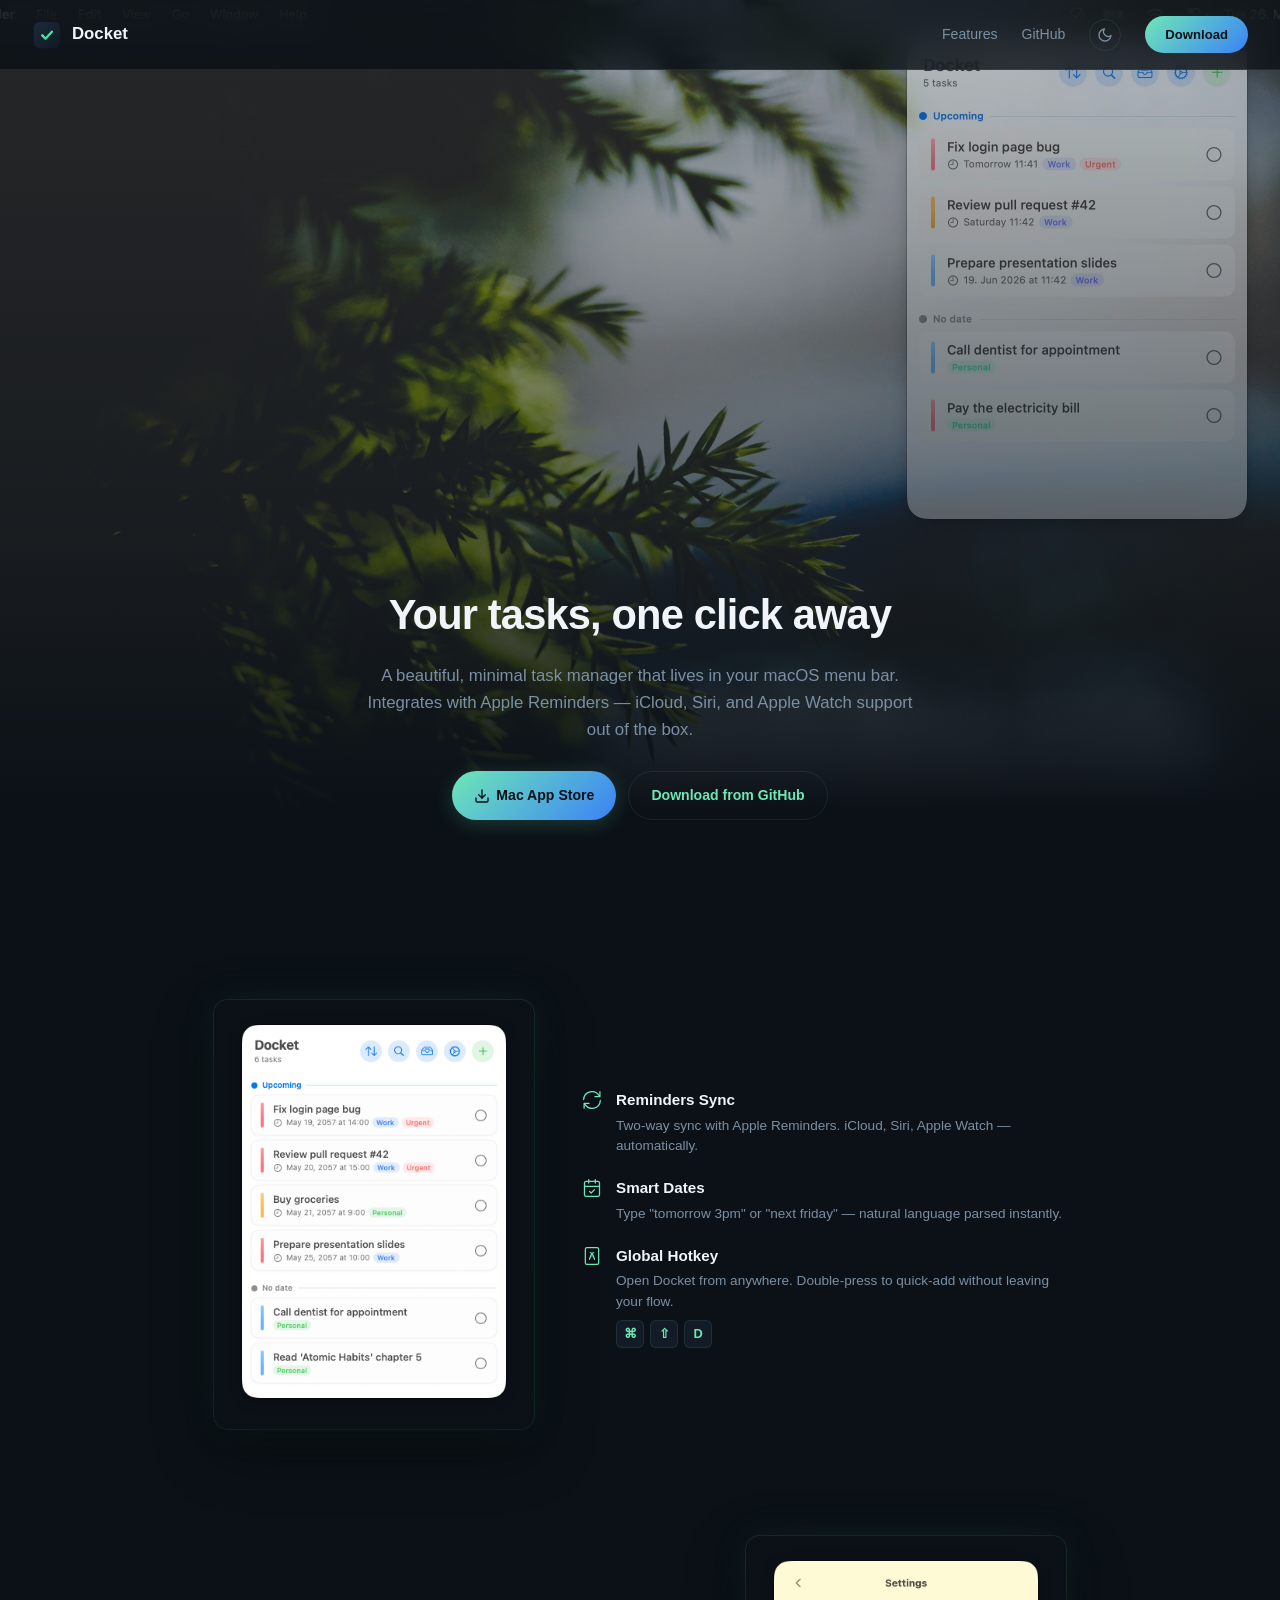
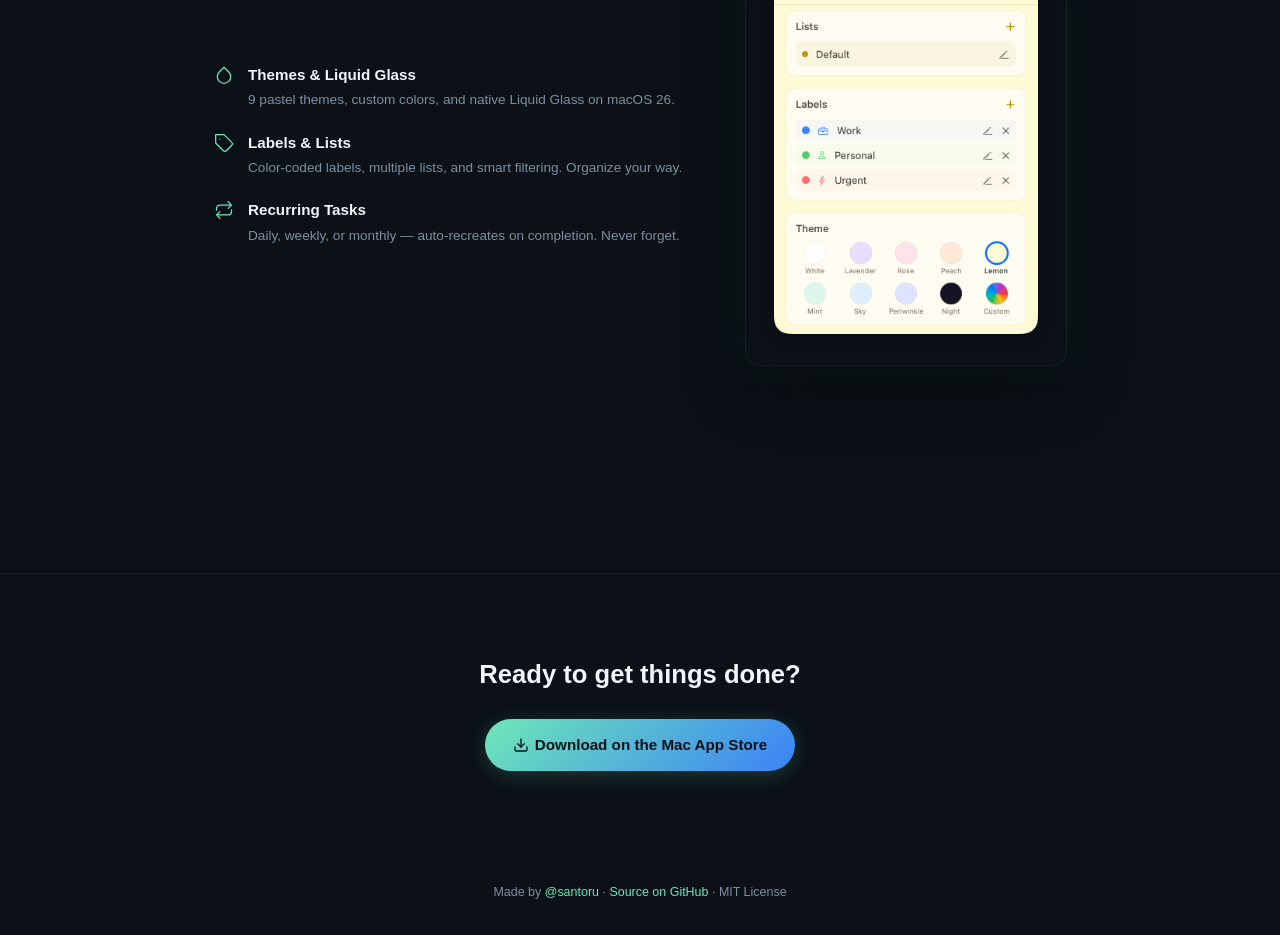
==== index.html @ 86563185 "Add: animated key combo visual, dark/light toggle, parallax hero background" ====
<!DOCTYPE html>
<html lang="en">
<head>
    <meta charset="UTF-8">
    <meta name="viewport" content="width=device-width, initial-scale=1.0">
    <title>Docket — Menu Bar Task Manager for macOS</title>
    <meta name="description" content="A beautiful, minimal task manager that lives in your macOS menu bar. Integrates with Apple Reminders.">
    <link rel="icon" type="image/svg+xml" href="favicon.svg">
    <link rel="stylesheet" href="style.css">
</head>
<body>
    <!-- Navbar -->
    <nav class="navbar">
        <a href="#" class="nav-left">
            <svg class="nav-icon" viewBox="0 0 512 512" xmlns="http://www.w3.org/2000/svg">
                <defs>
                    <linearGradient id="bg" x1="0%" y1="0%" x2="100%" y2="100%">
                        <stop offset="0%" style="stop-color:#1E2A3A"/>
                        <stop offset="100%" style="stop-color:#0F1922"/>
                    </linearGradient>
                    <linearGradient id="ck" x1="0%" y1="0%" x2="100%" y2="100%">
                        <stop offset="0%" style="stop-color:#6EE7B7"/>
                        <stop offset="100%" style="stop-color:#34D399"/>
                    </linearGradient>
                </defs>
                <rect x="32" y="32" width="448" height="448" rx="100" fill="url(#bg)"/>
                <path d="M 175 262 L 230 320 L 340 200" fill="none" stroke="url(#ck)" stroke-width="40" stroke-linecap="round" stroke-linejoin="round"/>
            </svg>
            <span class="nav-title">Docket</span>
        </a>
        <div class="nav-right">
            <a href="#features" class="nav-link">Features</a>
            <a target="_blank" rel="noopener" href="https://github.com/santoru/docket" class="nav-link">GitHub</a>
            <button class="theme-toggle" id="themeToggle" aria-label="Toggle theme">
                <svg class="icon-sun" xmlns="http://www.w3.org/2000/svg" width="16" height="16" viewBox="0 0 24 24" fill="none" stroke="currentColor" stroke-width="2" stroke-linecap="round" stroke-linejoin="round"><circle cx="12" cy="12" r="5"/><line x1="12" y1="1" x2="12" y2="3"/><line x1="12" y1="21" x2="12" y2="23"/><line x1="4.22" y1="4.22" x2="5.64" y2="5.64"/><line x1="18.36" y1="18.36" x2="19.78" y2="19.78"/><line x1="1" y1="12" x2="3" y2="12"/><line x1="21" y1="12" x2="23" y2="12"/><line x1="4.22" y1="19.78" x2="5.64" y2="18.36"/><line x1="18.36" y1="5.64" x2="19.78" y2="4.22"/></svg>
                <svg class="icon-moon" xmlns="http://www.w3.org/2000/svg" width="16" height="16" viewBox="0 0 24 24" fill="none" stroke="currentColor" stroke-width="2" stroke-linecap="round" stroke-linejoin="round"><path d="M21 12.79A9 9 0 1 1 11.21 3 7 7 0 0 0 21 12.79z"/></svg>
            </button>
            <a target="_blank" rel="noopener" href="https://apps.apple.com/app/docket/id000000000" class="nav-cta">Download</a>
        </div>
    </nav>

    <!-- Hero -->
    <section class="hero">
        <div class="hero-overlay"></div>
        <div class="hero-content">
            <h1 class="animate delay-1">Your tasks, one click away</h1>
            <p class="animate delay-2">A beautiful, minimal task manager that lives in your macOS menu bar. Integrates with Apple Reminders — iCloud, Siri, and Apple Watch support out of the box.</p>
            <div class="hero-buttons animate delay-3">
                <a target="_blank" rel="noopener" href="https://apps.apple.com/app/docket/id000000000" class="btn btn-primary"><svg xmlns="http://www.w3.org/2000/svg" width="16" height="16" viewBox="0 0 24 24" fill="none" stroke="currentColor" stroke-width="2" stroke-linecap="round" stroke-linejoin="round"><path d="M21 15v4a2 2 0 0 1-2 2H5a2 2 0 0 1-2-2v-4"/><polyline points="7 10 12 15 17 10"/><line x1="12" x2="12" y1="15" y2="3"/></svg> Mac App Store</a>
                <a target="_blank" rel="noopener" href="https://github.com/santoru/docket/releases/latest" class="btn btn-secondary">Download from GitHub</a>
            </div>
        </div>
    </section>

    <!-- Feature Showcase -->
    <section class="showcase" id="features">

        <!-- Row 1: Image left, 3 features right -->
        <div class="showcase-row">
            <div class="showcase-image">
                <img src="assets/docket1.png" alt="Docket task list interface" />
            </div>
            <div class="showcase-text">
                <div class="showcase-feature">
                    <svg xmlns="http://www.w3.org/2000/svg" width="20" height="20" viewBox="0 0 24 24" fill="none" stroke="currentColor" stroke-width="1.5" stroke-linecap="round" stroke-linejoin="round"><path d="M21.5 2v6h-6M2.5 22v-6h6M2 11.5a10 10 0 0 1 18.8-4.3M22 12.5a10 10 0 0 1-18.8 4.2"/></svg>
                    <div>
                        <h4>Reminders Sync</h4>
                        <p>Two-way sync with Apple Reminders. iCloud, Siri, Apple Watch — automatically.</p>
                    </div>
                </div>
                <div class="showcase-feature">
                    <svg xmlns="http://www.w3.org/2000/svg" width="20" height="20" viewBox="0 0 24 24" fill="none" stroke="currentColor" stroke-width="1.5" stroke-linecap="round" stroke-linejoin="round"><rect width="18" height="18" x="3" y="4" rx="2"/><line x1="16" x2="16" y1="2" y2="6"/><line x1="8" x2="8" y1="2" y2="6"/><line x1="3" x2="21" y1="10" y2="10"/><path d="m9 16 2 2 4-4"/></svg>
                    <div>
                        <h4>Smart Dates</h4>
                        <p>Type "tomorrow 3pm" or "next friday" — natural language parsed instantly.</p>
                    </div>
                </div>
                <div class="showcase-feature">
                    <svg xmlns="http://www.w3.org/2000/svg" width="20" height="20" viewBox="0 0 24 24" fill="none" stroke="currentColor" stroke-width="1.5" stroke-linecap="round" stroke-linejoin="round"><path d="M10 8h.01M12 12h.01M14 8h.01M20 4v16a2 2 0 0 1-2 2H6a2 2 0 0 1-2-2V4a2 2 0 0 1 2-2h12a2 2 0 0 1 2 2Z"/><path d="m9 16 3-8 3 8"/></svg>
                    <div>
                        <h4>Global Hotkey</h4>
                        <p>Open Docket from anywhere. Double-press to quick-add without leaving your flow.</p>
                        <div class="key-combo">
                            <span class="key">⌘</span>
                            <span class="key">⇧</span>
                            <span class="key">D</span>
                        </div>
                    </div>
                </div>
            </div>
        </div>

        <!-- Row 2: 3 features left, image right -->
        <div class="showcase-row reverse">
            <div class="showcase-image">
                <img src="assets/docket2.png" alt="Docket settings with Lemon theme" />
            </div>
            <div class="showcase-text">
                <div class="showcase-feature">
                    <svg xmlns="http://www.w3.org/2000/svg" width="20" height="20" viewBox="0 0 24 24" fill="none" stroke="currentColor" stroke-width="1.5" stroke-linecap="round" stroke-linejoin="round"><path d="M12 2.69l5.66 5.66a8 8 0 1 1-11.31 0z"/></svg>
                    <div>
                        <h4>Themes & Liquid Glass</h4>
                        <p>9 pastel themes, custom colors, and native Liquid Glass on macOS 26.</p>
                    </div>
                </div>
                <div class="showcase-feature">
                    <svg xmlns="http://www.w3.org/2000/svg" width="20" height="20" viewBox="0 0 24 24" fill="none" stroke="currentColor" stroke-width="1.5" stroke-linecap="round" stroke-linejoin="round"><path d="M12 2H2v10l9.29 9.29c.94.94 2.48.94 3.42 0l6.58-6.58c.94-.94.94-2.48 0-3.42L12 2Z"/><path d="M7 7h.01"/></svg>
                    <div>
                        <h4>Labels & Lists</h4>
                        <p>Color-coded labels, multiple lists, and smart filtering. Organize your way.</p>
                    </div>
                </div>
                <div class="showcase-feature">
                    <svg xmlns="http://www.w3.org/2000/svg" width="20" height="20" viewBox="0 0 24 24" fill="none" stroke="currentColor" stroke-width="1.5" stroke-linecap="round" stroke-linejoin="round"><path d="M17 2.1l4 4-4 4"/><path d="M3 12.2v-2a4 4 0 0 1 4-4h12.8M7 21.9l-4-4 4-4"/><path d="M21 11.8v2a4 4 0 0 1-4 4H4.2"/></svg>
                    <div>
                        <h4>Recurring Tasks</h4>
                        <p>Daily, weekly, or monthly — auto-recreates on completion. Never forget.</p>
                    </div>
                </div>
            </div>
        </div>

    </section>

    <!-- Final CTA -->
    <section class="final-cta">
        <h2>Ready to get things done?</h2>
        <a target="_blank" rel="noopener" href="https://apps.apple.com/app/docket/id000000000" class="btn btn-primary"><svg xmlns="http://www.w3.org/2000/svg" width="16" height="16" viewBox="0 0 24 24" fill="none" stroke="currentColor" stroke-width="2" stroke-linecap="round" stroke-linejoin="round"><path d="M21 15v4a2 2 0 0 1-2 2H5a2 2 0 0 1-2-2v-4"/><polyline points="7 10 12 15 17 10"/><line x1="12" x2="12" y1="15" y2="3"/></svg> Download on the Mac App Store</a>
    </section>

    <!-- Footer -->
    <footer>
        <p>Made by <a target="_blank" rel="noopener" href="https://github.com/santoru">@santoru</a> · <a target="_blank" rel="noopener" href="https://github.com/santoru/docket">Source on GitHub</a> · MIT License</p>
    </footer>

    <script src="script.js"></script>
</body>
</html>
---- style.css ----
:root {
    --bg: #0B1117;
    --surface: #131C26;
    --mint: #6EE7B7;
    --blue: #3B82F6;
    --text: #F1F5F9;
    --muted: #7B8FA3;
    --glow: rgba(110, 231, 183, 0.08);
    --border: rgba(110, 231, 183, 0.1);
}

* { margin: 0; padding: 0; box-sizing: border-box; }

body {
    font-family: -apple-system, BlinkMacSystemFont, 'SF Pro Display', sans-serif;
    background: var(--bg);
    color: var(--text);
    line-height: 1.6;
}

/* Animations */
@keyframes fadeUp {
    from { opacity: 0; transform: translateY(30px); }
    to { opacity: 1; transform: translateY(0); }
}

@keyframes slideLeft {
    from { opacity: 0; transform: translateX(-40px); }
    to { opacity: 1; transform: translateX(0); }
}

@keyframes slideRight {
    from { opacity: 0; transform: translateX(40px); }
    to { opacity: 1; transform: translateX(0); }
}

.animate { opacity: 0; animation: fadeUp 0.7s ease forwards; }
.delay-1 { animation-delay: 0.1s; }
.delay-2 { animation-delay: 0.2s; }
.delay-3 { animation-delay: 0.3s; }

/* Navbar */
.navbar {
    position: fixed;
    top: 0;
    left: 0;
    right: 0;
    z-index: 100;
    display: flex;
    align-items: center;
    justify-content: space-between;
    padding: 16px 32px;
    background: rgba(11, 17, 23, 0.8);
    backdrop-filter: blur(16px);
    border-bottom: 1px solid var(--border);
    transition: background 0.3s;
}

.nav-left {
    display: flex;
    align-items: center;
    gap: 10px;
    text-decoration: none;
    color: var(--text);
}

.nav-left:hover { opacity: 0.9; }
.nav-icon { width: 30px; height: 30px; }
.nav-title { font-size: 1.05rem; font-weight: 700; color: inherit; }

.nav-right { display: flex; align-items: center; gap: 24px; }

.nav-link {
    color: var(--muted);
    text-decoration: none;
    font-size: 0.88rem;
    font-weight: 500;
    transition: color 0.2s;
}

.nav-link:hover { color: var(--text); }

.nav-cta {
    padding: 8px 20px;
    background: linear-gradient(135deg, var(--mint), var(--blue));
    color: var(--bg);
    font-weight: 600;
    font-size: 0.82rem;
    border-radius: 50px;
    text-decoration: none;
    transition: transform 0.2s, box-shadow 0.2s;
}

.nav-cta:hover {
    transform: translateY(-1px);
    box-shadow: 0 4px 16px rgba(110, 231, 183, 0.3);
}

/* Hero */
.hero {
    position: relative;
    width: 100%;
    min-height: 100vh;
    display: flex;
    align-items: flex-end;
    justify-content: center;
    background: url('assets/screenshot.jpg') center top / cover no-repeat fixed;
    padding-top: 64px;
    padding-bottom: 80px;
}

.hero-overlay {
    position: absolute;
    inset: 0;
    background: linear-gradient(to bottom,
        rgba(11, 17, 23, 0.2) 0%,
        rgba(11, 17, 23, 0.6) 60%,
        rgba(11, 17, 23, 1) 90%
    );
}

.hero-content {
    position: relative;
    text-align: center;
    max-width: 600px;
    padding: 0 24px;
}

.hero-content h1 {
    font-size: 2.6rem;
    font-weight: 700;
    letter-spacing: -0.02em;
    margin-bottom: 14px;
}

.hero-content p {
    font-size: 1.05rem;
    color: var(--muted);
    margin-bottom: 28px;
}

.hero-buttons { display: flex; justify-content: center; gap: 12px; flex-wrap: wrap; }

.btn {
    display: inline-flex;
    align-items: center;
    gap: 6px;
    padding: 12px 22px;
    font-weight: 600;
    font-size: 0.88rem;
    border-radius: 50px;
    text-decoration: none;
    transition: transform 0.2s, box-shadow 0.2s;
}

.btn:hover { transform: translateY(-2px); }

.btn-primary {
    background: linear-gradient(135deg, var(--mint), var(--blue));
    color: var(--bg);
    box-shadow: 0 4px 20px rgba(110, 231, 183, 0.2);
}

.btn-primary:hover { box-shadow: 0 8px 28px rgba(110, 231, 183, 0.35); }

.btn-secondary { border: 1px solid var(--border); color: var(--mint); }
.btn-secondary:hover { background: var(--glow); border-color: rgba(110, 231, 183, 0.25); }

/* Showcase */
.showcase {
    padding: 100px 24px;
    max-width: 900px;
    margin: 0 auto;
}

.showcase-row {
    display: flex;
    align-items: center;
    gap: 48px;
    margin-bottom: 100px;
}

.showcase-row.reverse { flex-direction: row-reverse; }

.showcase-image {
    flex: 1;
    max-width: 320px;
}

.showcase-image img {
    width: 100%;
    border-radius: 14px;
    box-shadow:
        0 20px 60px rgba(0, 0, 0, 0.45),
        0 0 0 1px var(--border),
        0 0 40px var(--glow);
    transition: transform 0.4s ease, box-shadow 0.4s ease;
}

.showcase-image img:hover {
    transform: translateY(-8px) scale(1.02);
    box-shadow:
        0 32px 80px rgba(0, 0, 0, 0.55),
        0 0 0 1px rgba(110, 231, 183, 0.2),
        0 0 56px rgba(110, 231, 183, 0.08);
}

.showcase-text {
    flex: 1;
    display: flex;
    flex-direction: column;
    gap: 20px;
}

.showcase-feature {
    display: flex;
    align-items: flex-start;
    gap: 14px;
}

.showcase-feature svg {
    color: var(--mint);
    flex-shrink: 0;
    margin-top: 2px;
}

.showcase-feature h4 {
    font-size: 0.95rem;
    font-weight: 600;
    margin-bottom: 3px;
}

.showcase-feature p {
    font-size: 0.85rem;
    color: var(--muted);
    line-height: 1.5;
}

/* Final CTA */
.final-cta {
    text-align: center;
    padding: 80px 24px;
    border-top: 1px solid var(--border);
}

.final-cta h2 {
    font-size: 1.6rem;
    font-weight: 600;
    margin-bottom: 24px;
}

.final-cta .btn { font-size: 0.95rem; padding: 14px 28px; }

/* Footer */
footer {
    text-align: center;
    padding: 32px 24px;
    color: var(--muted);
    font-size: 0.78rem;
}

footer a { color: var(--mint); text-decoration: none; }
footer a:hover { text-decoration: underline; }

/* Responsive */
@media (max-width: 700px) {
    .navbar { padding: 12px 16px; }
    .nav-right { gap: 12px; }
    .nav-link { display: none; }
    .hero-content h1 { font-size: 2rem; }
    .hero { min-height: 80vh; }
    .showcase-row, .showcase-row.reverse { flex-direction: column; gap: 24px; }
    .showcase-image { max-width: 260px; }
    .features-grid { flex-direction: column; gap: 28px; }
}

/* Key combo */
.key-combo {
    display: flex;
    gap: 6px;
    margin-top: 8px;
}

.key {
    display: inline-flex;
    align-items: center;
    justify-content: center;
    width: 28px;
    height: 28px;
    border-radius: 6px;
    background: var(--surface);
    border: 1px solid var(--border);
    font-size: 0.8rem;
    font-weight: 600;
    color: var(--mint);
    animation: keyPulse 2s ease-in-out infinite;
}

.key:nth-child(2) { animation-delay: 0.15s; }
.key:nth-child(3) { animation-delay: 0.3s; }

@keyframes keyPulse {
    0%, 100% { transform: translateY(0); box-shadow: 0 2px 4px rgba(0,0,0,0.2); }
    50% { transform: translateY(-2px); box-shadow: 0 4px 12px rgba(110, 231, 183, 0.15); }
}

/* Theme toggle */
.theme-toggle {
    background: none;
    border: 1px solid var(--border);
    border-radius: 50%;
    width: 32px;
    height: 32px;
    display: flex;
    align-items: center;
    justify-content: center;
    cursor: pointer;
    color: var(--muted);
    transition: color 0.2s, border-color 0.2s;
}

.theme-toggle:hover { color: var(--mint); border-color: var(--mint); }

.icon-sun { display: none; }
.icon-moon { display: block; }

/* Light mode */
body.light {
    --bg: #F8FAFB;
    --surface: #FFFFFF;
    --text: #1A2332;
    --muted: #5A6B7D;
    --border: rgba(0, 0, 0, 0.08);
    --glow: rgba(59, 130, 246, 0.06);
}

body.light .navbar {
    background: rgba(248, 250, 251, 0.85);
    border-bottom-color: rgba(0, 0, 0, 0.06);
}

body.light .nav-left { color: var(--text); }

body.light .hero-overlay {
    background: linear-gradient(to bottom,
        rgba(248, 250, 251, 0.2) 0%,
        rgba(248, 250, 251, 0.6) 60%,
        rgba(248, 250, 251, 1) 90%
    );
}

body.light .showcase-image img {
    box-shadow: 0 20px 60px rgba(0, 0, 0, 0.12), 0 0 0 1px rgba(0, 0, 0, 0.06);
}

body.light .key {
    background: #F0F2F5;
    border-color: rgba(0, 0, 0, 0.1);
    color: var(--blue);
}

body.light .icon-sun { display: block; }
body.light .icon-moon { display: none; }

body.light .final-cta { border-top-color: rgba(0, 0, 0, 0.06); }
body.light footer a { color: var(--blue); }
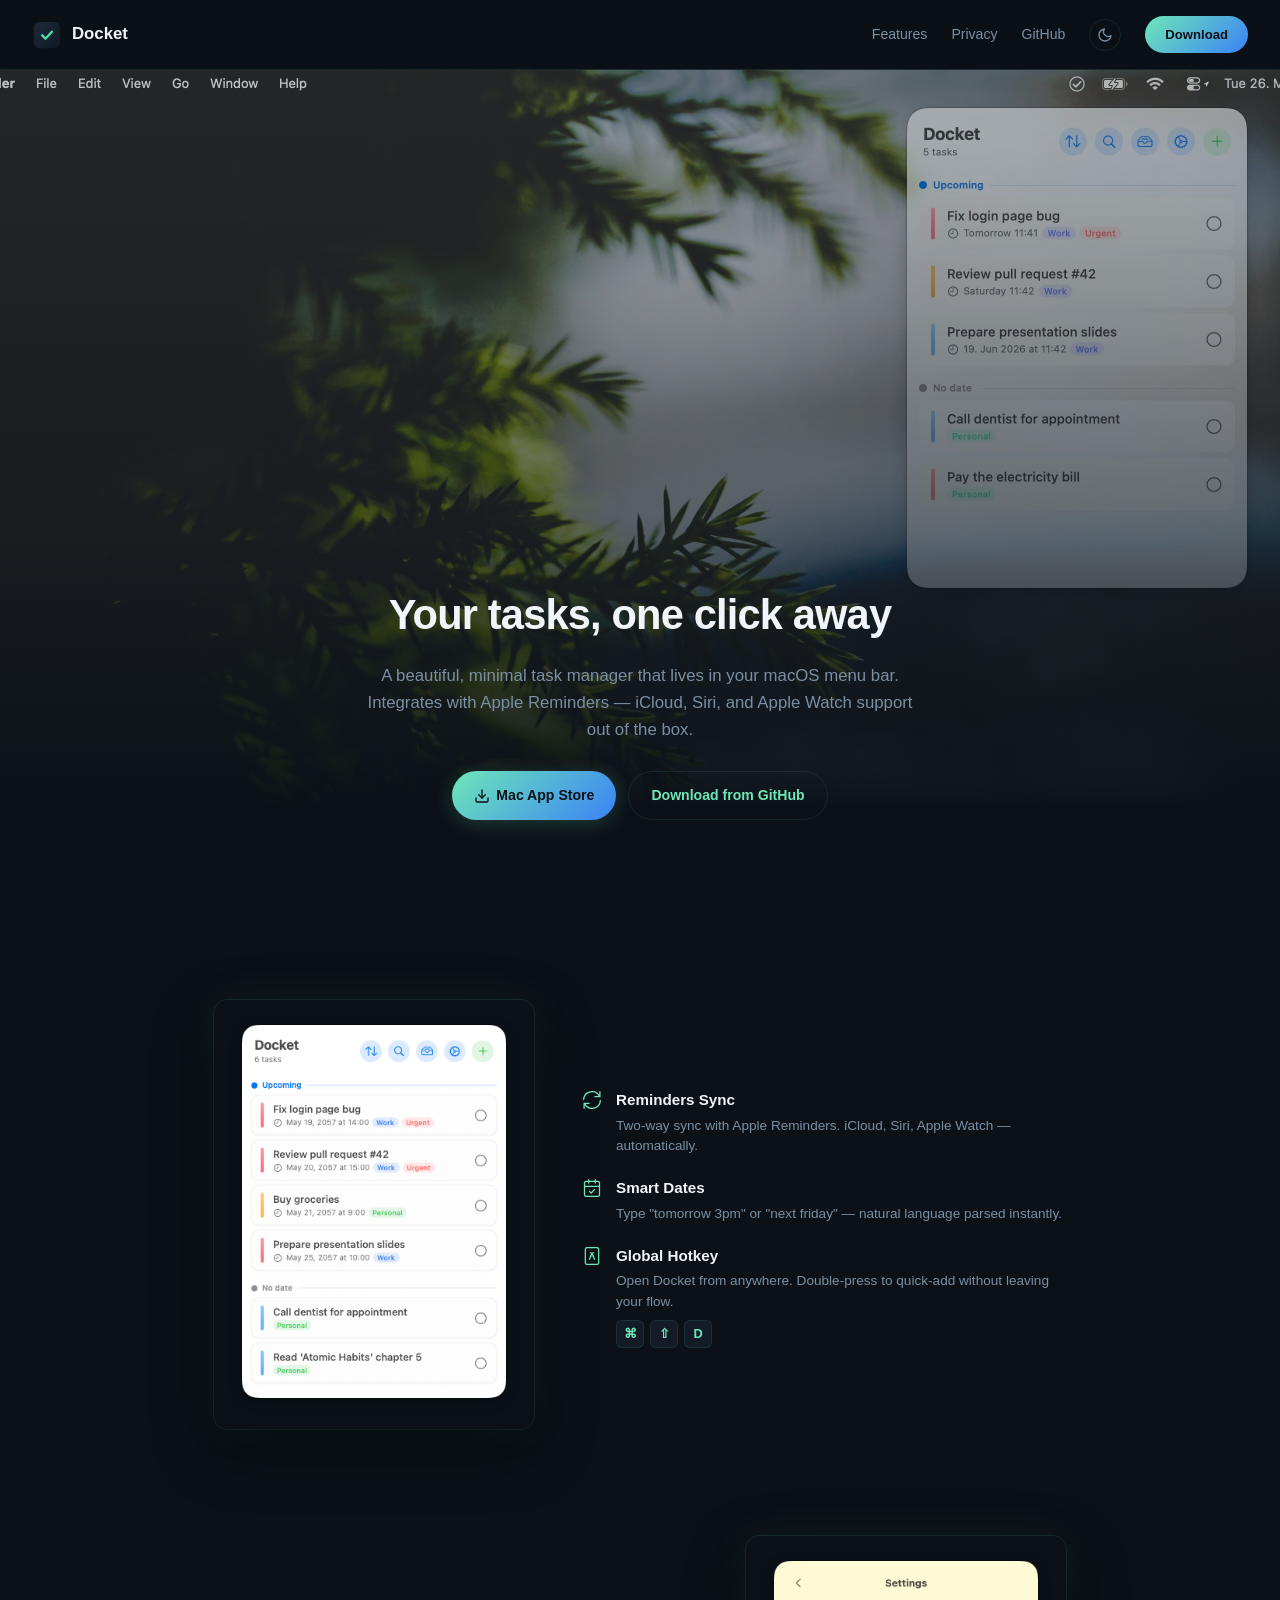
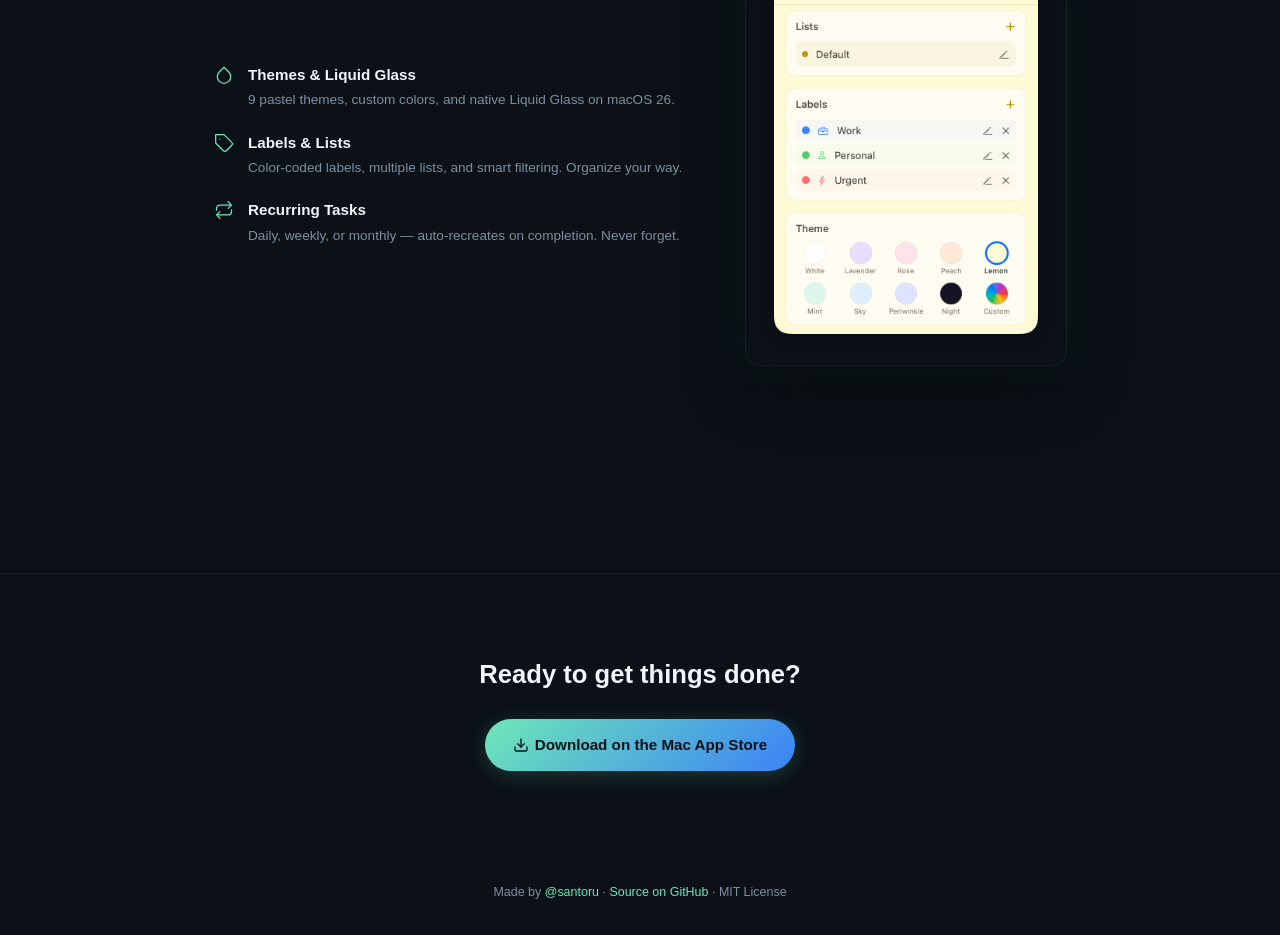
==== commit 7e239722: "Add Privacy link to navbar" ====
--- a/index.html
+++ b/index.html
@@ -30,6 +30,7 @@
         </a>
         <div class="nav-right">
             <a href="#features" class="nav-link">Features</a>
+            <a href="/privacy-policy" class="nav-link">Privacy</a>
             <a target="_blank" rel="noopener" href="https://github.com/santoru/docket" class="nav-link">GitHub</a>
             <button class="theme-toggle" id="themeToggle" aria-label="Toggle theme">
                 <svg class="icon-sun" xmlns="http://www.w3.org/2000/svg" width="16" height="16" viewBox="0 0 24 24" fill="none" stroke="currentColor" stroke-width="2" stroke-linecap="round" stroke-linejoin="round"><circle cx="12" cy="12" r="5"/><line x1="12" y1="1" x2="12" y2="3"/><line x1="12" y1="21" x2="12" y2="23"/><line x1="4.22" y1="4.22" x2="5.64" y2="5.64"/><line x1="18.36" y1="18.36" x2="19.78" y2="19.78"/><line x1="1" y1="12" x2="3" y2="12"/><line x1="21" y1="12" x2="23" y2="12"/><line x1="4.22" y1="19.78" x2="5.64" y2="18.36"/><line x1="18.36" y1="5.64" x2="19.78" y2="4.22"/></svg>
--- a/style.css
+++ b/style.css
@@ -16,6 +16,7 @@
     background: var(--bg);
     color: var(--text);
     line-height: 1.6;
+    transition: background 0.4s ease, color 0.4s ease;
 }
 
 /* Animations */
@@ -53,7 +54,7 @@
     background: rgba(11, 17, 23, 0.8);
     backdrop-filter: blur(16px);
     border-bottom: 1px solid var(--border);
-    transition: background 0.3s;
+    transition: background 0.4s ease, border-color 0.4s ease;
 }
 
 .nav-left {
@@ -104,7 +105,7 @@
     display: flex;
     align-items: flex-end;
     justify-content: center;
-    background: url('assets/screenshot.jpg') center top / cover no-repeat fixed;
+    background: url('assets/screenshot.jpg') center 69px / cover no-repeat;
     padding-top: 64px;
     padding-bottom: 80px;
 }
@@ -268,7 +269,7 @@
     .nav-right { gap: 12px; }
     .nav-link { display: none; }
     .hero-content h1 { font-size: 2rem; }
-    .hero { min-height: 80vh; }
+    .hero { min-height: 80vh; margin-top: 64px; background-position: right top !important; background-size: cover !important; }
     .showcase-row, .showcase-row.reverse { flex-direction: column; gap: 24px; }
     .showcase-image { max-width: 260px; }
     .features-grid { flex-direction: column; gap: 28px; }
@@ -316,10 +317,11 @@
     justify-content: center;
     cursor: pointer;
     color: var(--muted);
-    transition: color 0.2s, border-color 0.2s;
+    transition: color 0.3s, border-color 0.3s, transform 0.4s;
 }
 
 .theme-toggle:hover { color: var(--mint); border-color: var(--mint); }
+.theme-toggle:active { transform: rotate(180deg); }
 
 .icon-sun { display: none; }
 .icon-moon { display: block; }
@@ -332,14 +334,22 @@
     --muted: #5A6B7D;
     --border: rgba(0, 0, 0, 0.08);
     --glow: rgba(59, 130, 246, 0.06);
+    --mint: #059669;
+    --blue: #2563EB;
 }
 
 body.light .navbar {
     background: rgba(248, 250, 251, 0.85);
+    backdrop-filter: blur(16px);
     border-bottom-color: rgba(0, 0, 0, 0.06);
 }
 
 body.light .nav-left { color: var(--text); }
+body.light .nav-link { color: var(--muted); }
+body.light .nav-link:hover { color: var(--text); }
+body.light .nav-cta { color: #fff; }
+body.light .theme-toggle { color: var(--muted); border-color: rgba(0,0,0,0.1); }
+body.light .theme-toggle:hover { color: var(--blue); border-color: var(--blue); }
 
 body.light .hero-overlay {
     background: linear-gradient(to bottom,
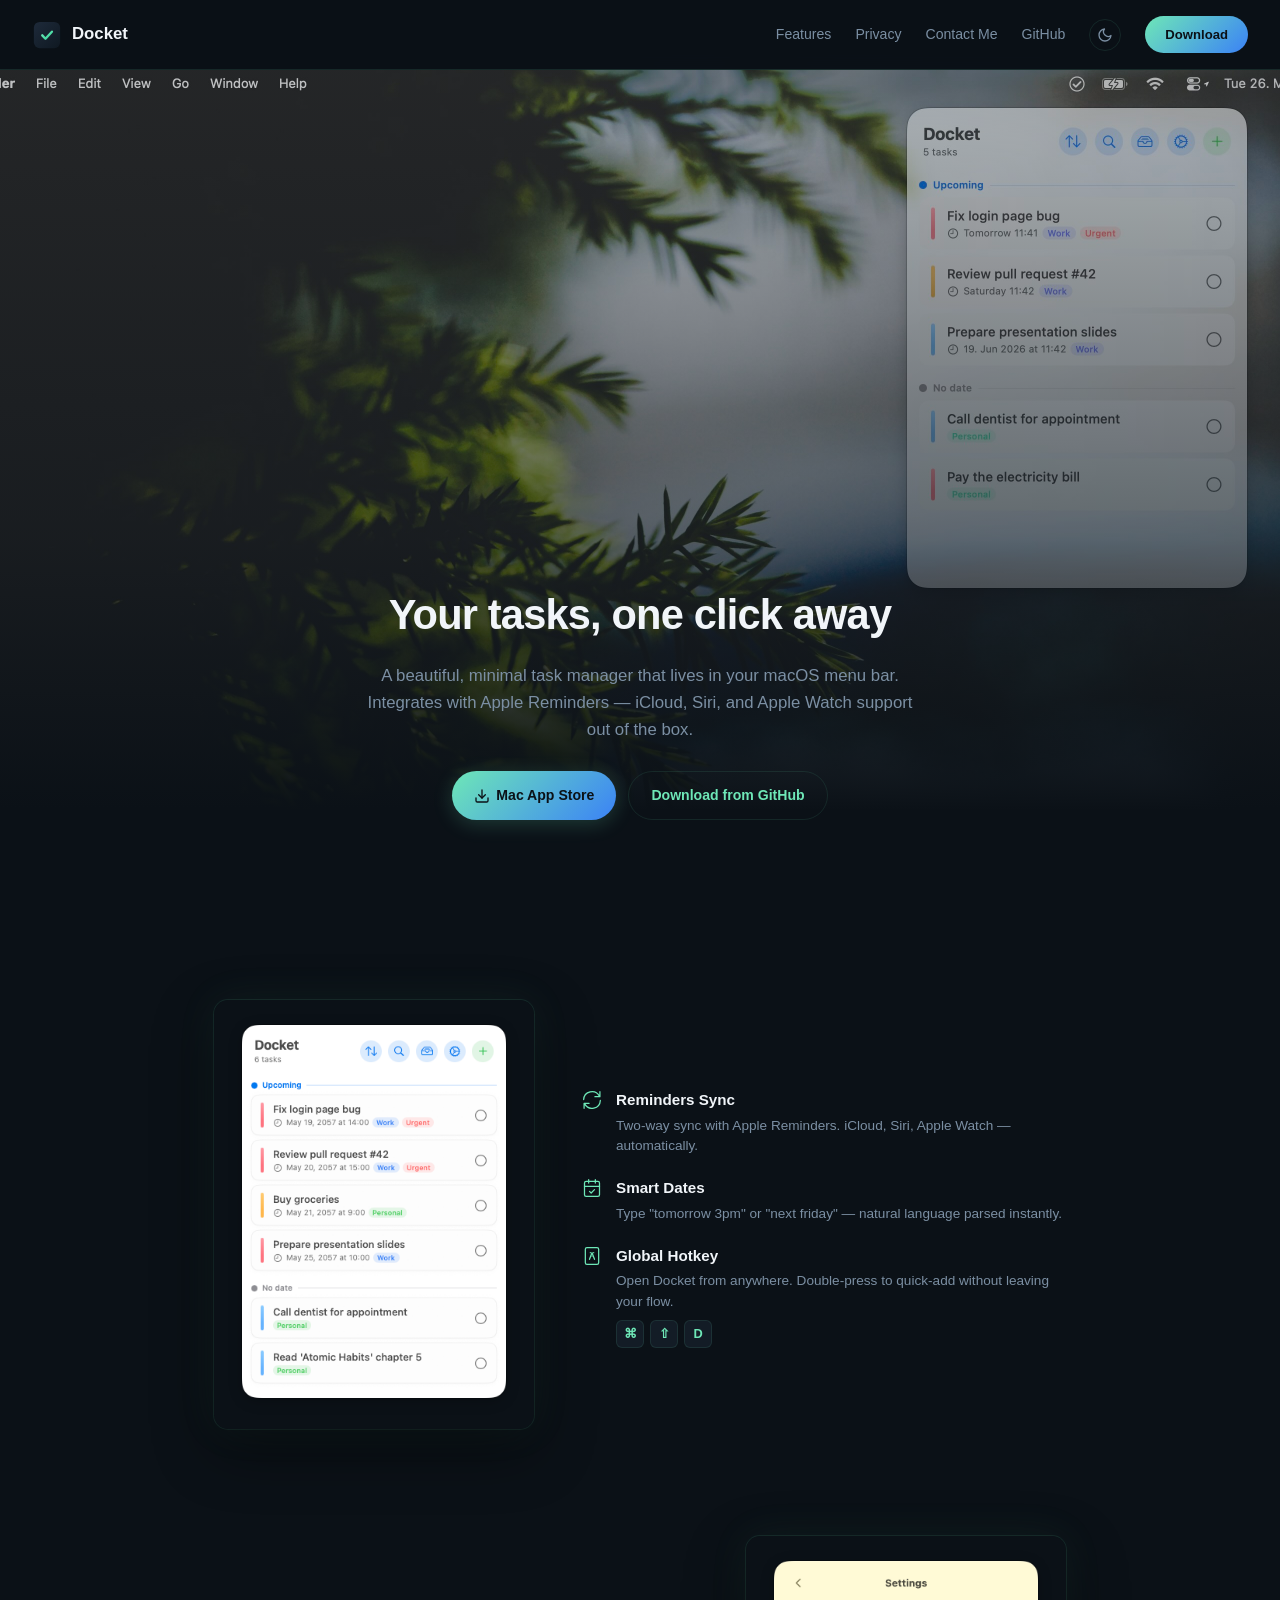
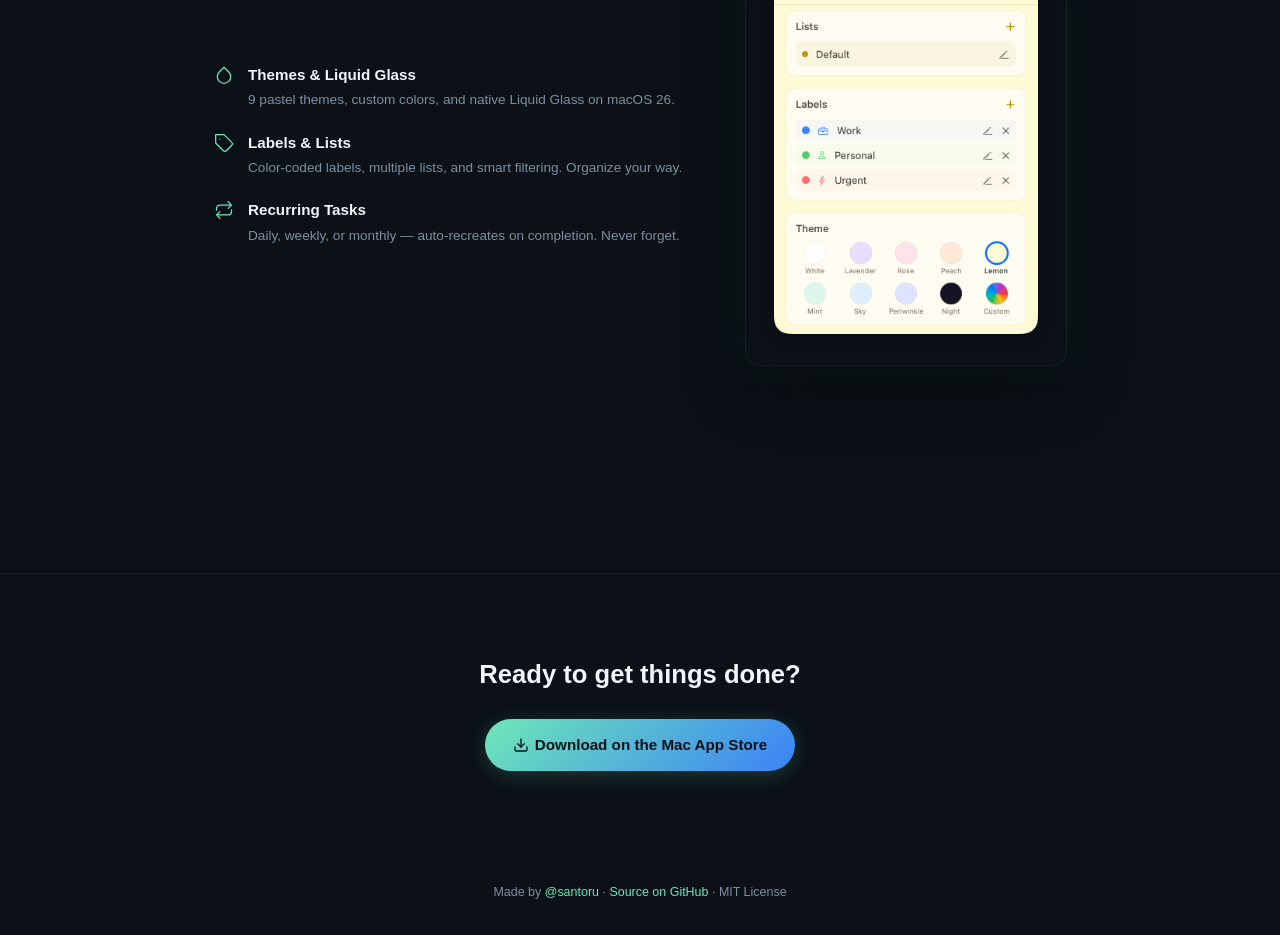
==== commit d2ab26c7: "Add Contact Me (mailto) link to navbar for App Store support requirement" ====
--- a/index.html
+++ b/index.html
@@ -31,6 +31,7 @@
         <div class="nav-right">
             <a href="#features" class="nav-link">Features</a>
             <a href="/privacy-policy" class="nav-link">Privacy</a>
+            <a href="mailto:santoru@pm.me" class="nav-link">Contact Me</a>
             <a target="_blank" rel="noopener" href="https://github.com/santoru/docket" class="nav-link">GitHub</a>
             <button class="theme-toggle" id="themeToggle" aria-label="Toggle theme">
                 <svg class="icon-sun" xmlns="http://www.w3.org/2000/svg" width="16" height="16" viewBox="0 0 24 24" fill="none" stroke="currentColor" stroke-width="2" stroke-linecap="round" stroke-linejoin="round"><circle cx="12" cy="12" r="5"/><line x1="12" y1="1" x2="12" y2="3"/><line x1="12" y1="21" x2="12" y2="23"/><line x1="4.22" y1="4.22" x2="5.64" y2="5.64"/><line x1="18.36" y1="18.36" x2="19.78" y2="19.78"/><line x1="1" y1="12" x2="3" y2="12"/><line x1="21" y1="12" x2="23" y2="12"/><line x1="4.22" y1="19.78" x2="5.64" y2="18.36"/><line x1="18.36" y1="5.64" x2="19.78" y2="4.22"/></svg>
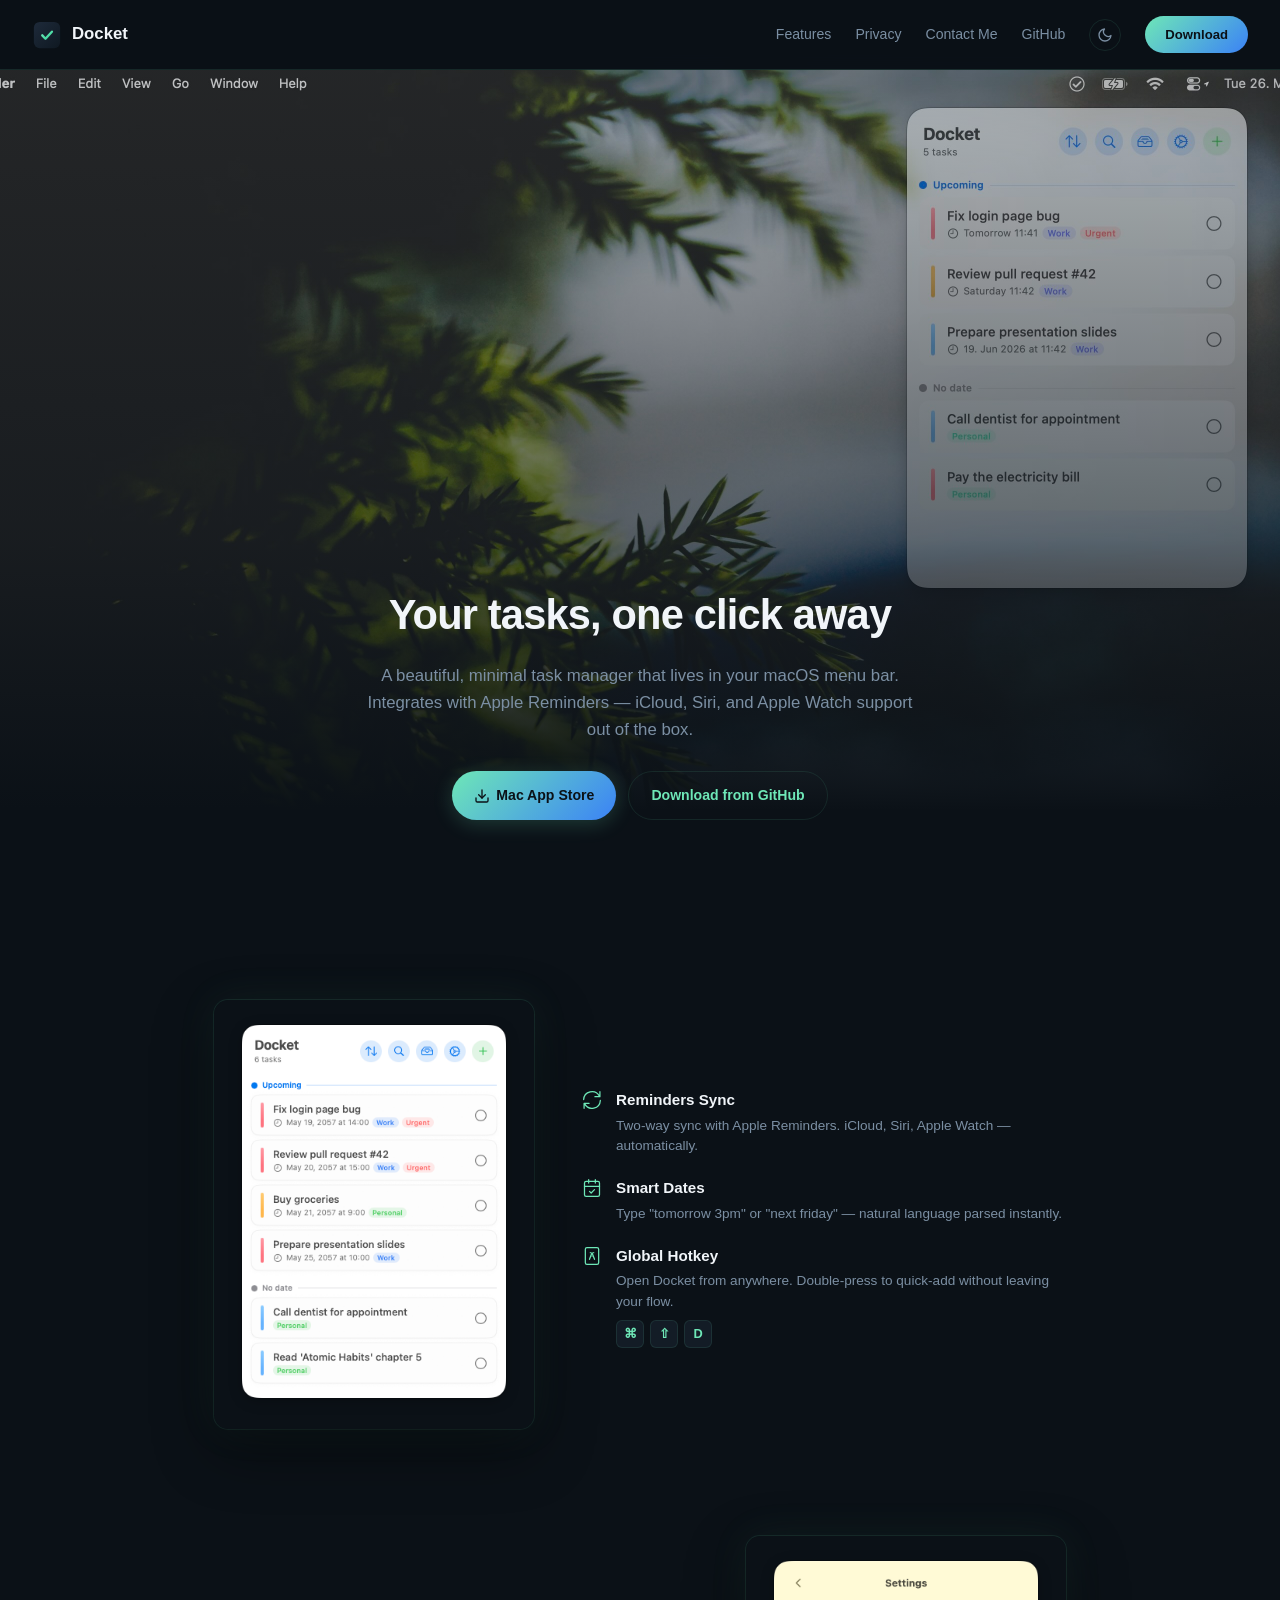
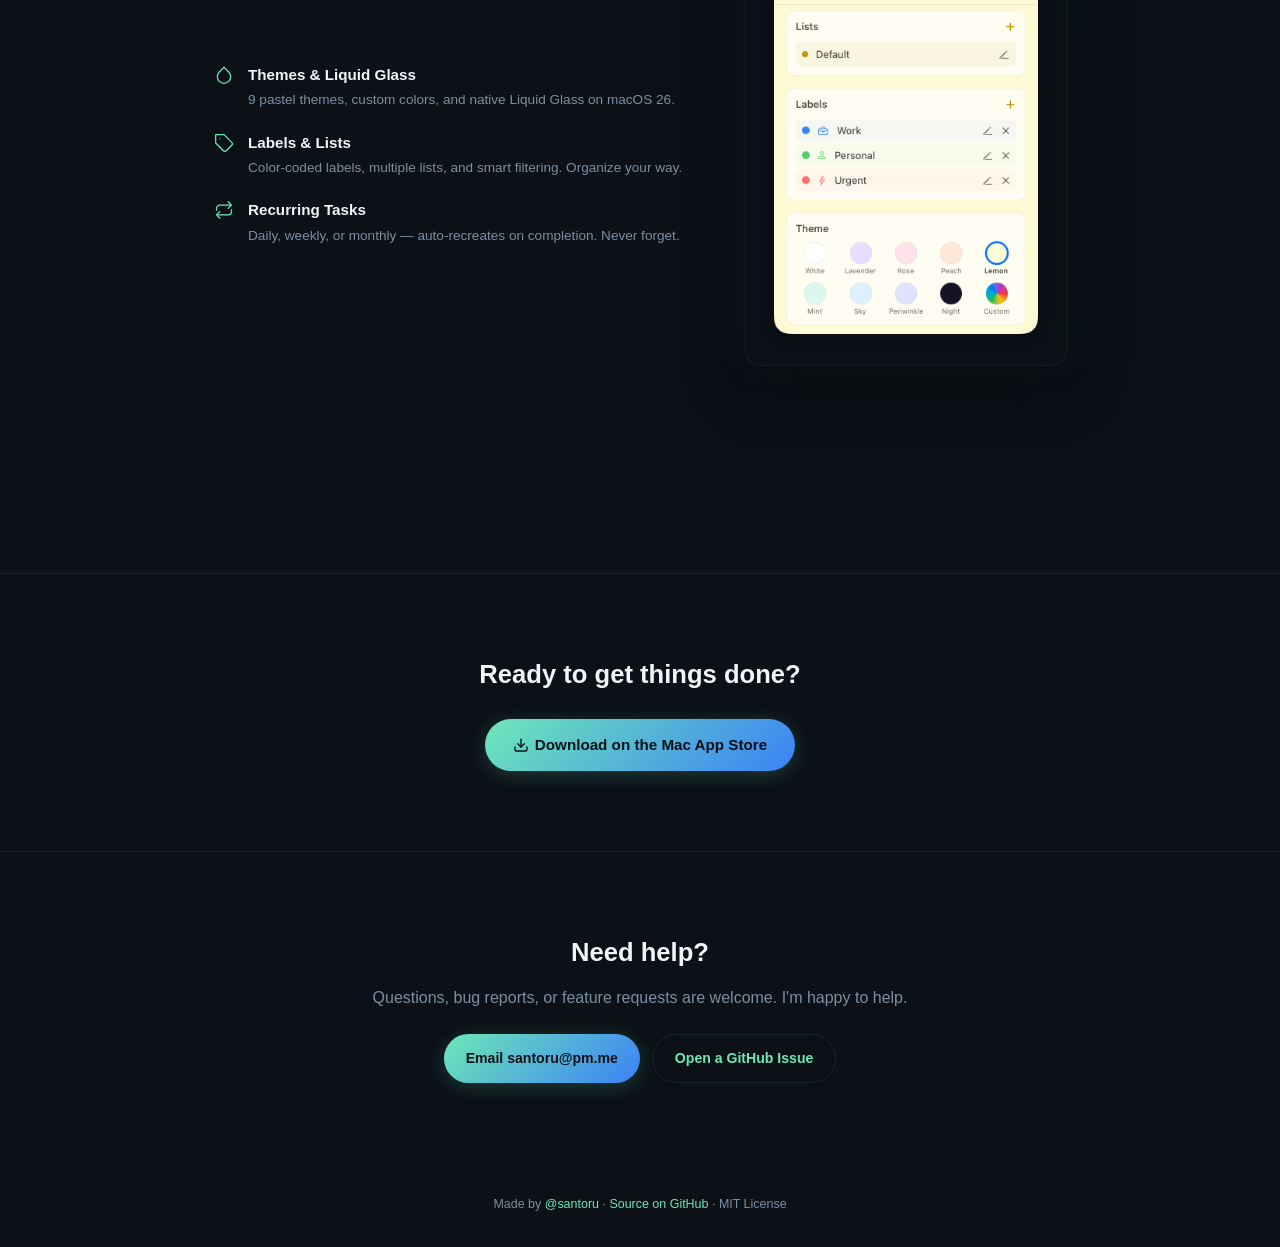
==== commit 7a2ebcf8: "Add visible Support section (email + GitHub issues) for App Store support requirement" ====
--- a/index.html
+++ b/index.html
@@ -130,6 +130,16 @@
         <a target="_blank" rel="noopener" href="https://apps.apple.com/app/docket/id000000000" class="btn btn-primary"><svg xmlns="http://www.w3.org/2000/svg" width="16" height="16" viewBox="0 0 24 24" fill="none" stroke="currentColor" stroke-width="2" stroke-linecap="round" stroke-linejoin="round"><path d="M21 15v4a2 2 0 0 1-2 2H5a2 2 0 0 1-2-2v-4"/><polyline points="7 10 12 15 17 10"/><line x1="12" x2="12" y1="15" y2="3"/></svg> Download on the Mac App Store</a>
     </section>
 
+    <!-- Support -->
+    <section class="support" id="support">
+        <h2>Need help?</h2>
+        <p>Questions, bug reports, or feature requests are welcome. I'm happy to help.</p>
+        <div class="support-links">
+            <a href="mailto:santoru@pm.me" class="btn btn-primary">Email santoru@pm.me</a>
+            <a target="_blank" rel="noopener" href="https://github.com/santoru/docket/issues" class="btn btn-secondary">Open a GitHub Issue</a>
+        </div>
+    </section>
+
     <!-- Footer -->
     <footer>
         <p>Made by <a target="_blank" rel="noopener" href="https://github.com/santoru">@santoru</a> · <a target="_blank" rel="noopener" href="https://github.com/santoru/docket">Source on GitHub</a> · MIT License</p>
--- a/style.css
+++ b/style.css
@@ -251,6 +251,31 @@
 }
 
 .final-cta .btn { font-size: 0.95rem; padding: 14px 28px; }
+
+/* Support */
+.support {
+    text-align: center;
+    padding: 80px 24px;
+    border-top: 1px solid var(--border);
+}
+
+.support h2 {
+    font-size: 1.6rem;
+    font-weight: 600;
+    margin-bottom: 12px;
+}
+
+.support p {
+    color: var(--muted);
+    margin-bottom: 24px;
+}
+
+.support-links {
+    display: flex;
+    gap: 12px;
+    justify-content: center;
+    flex-wrap: wrap;
+}
 
 /* Footer */
 footer {
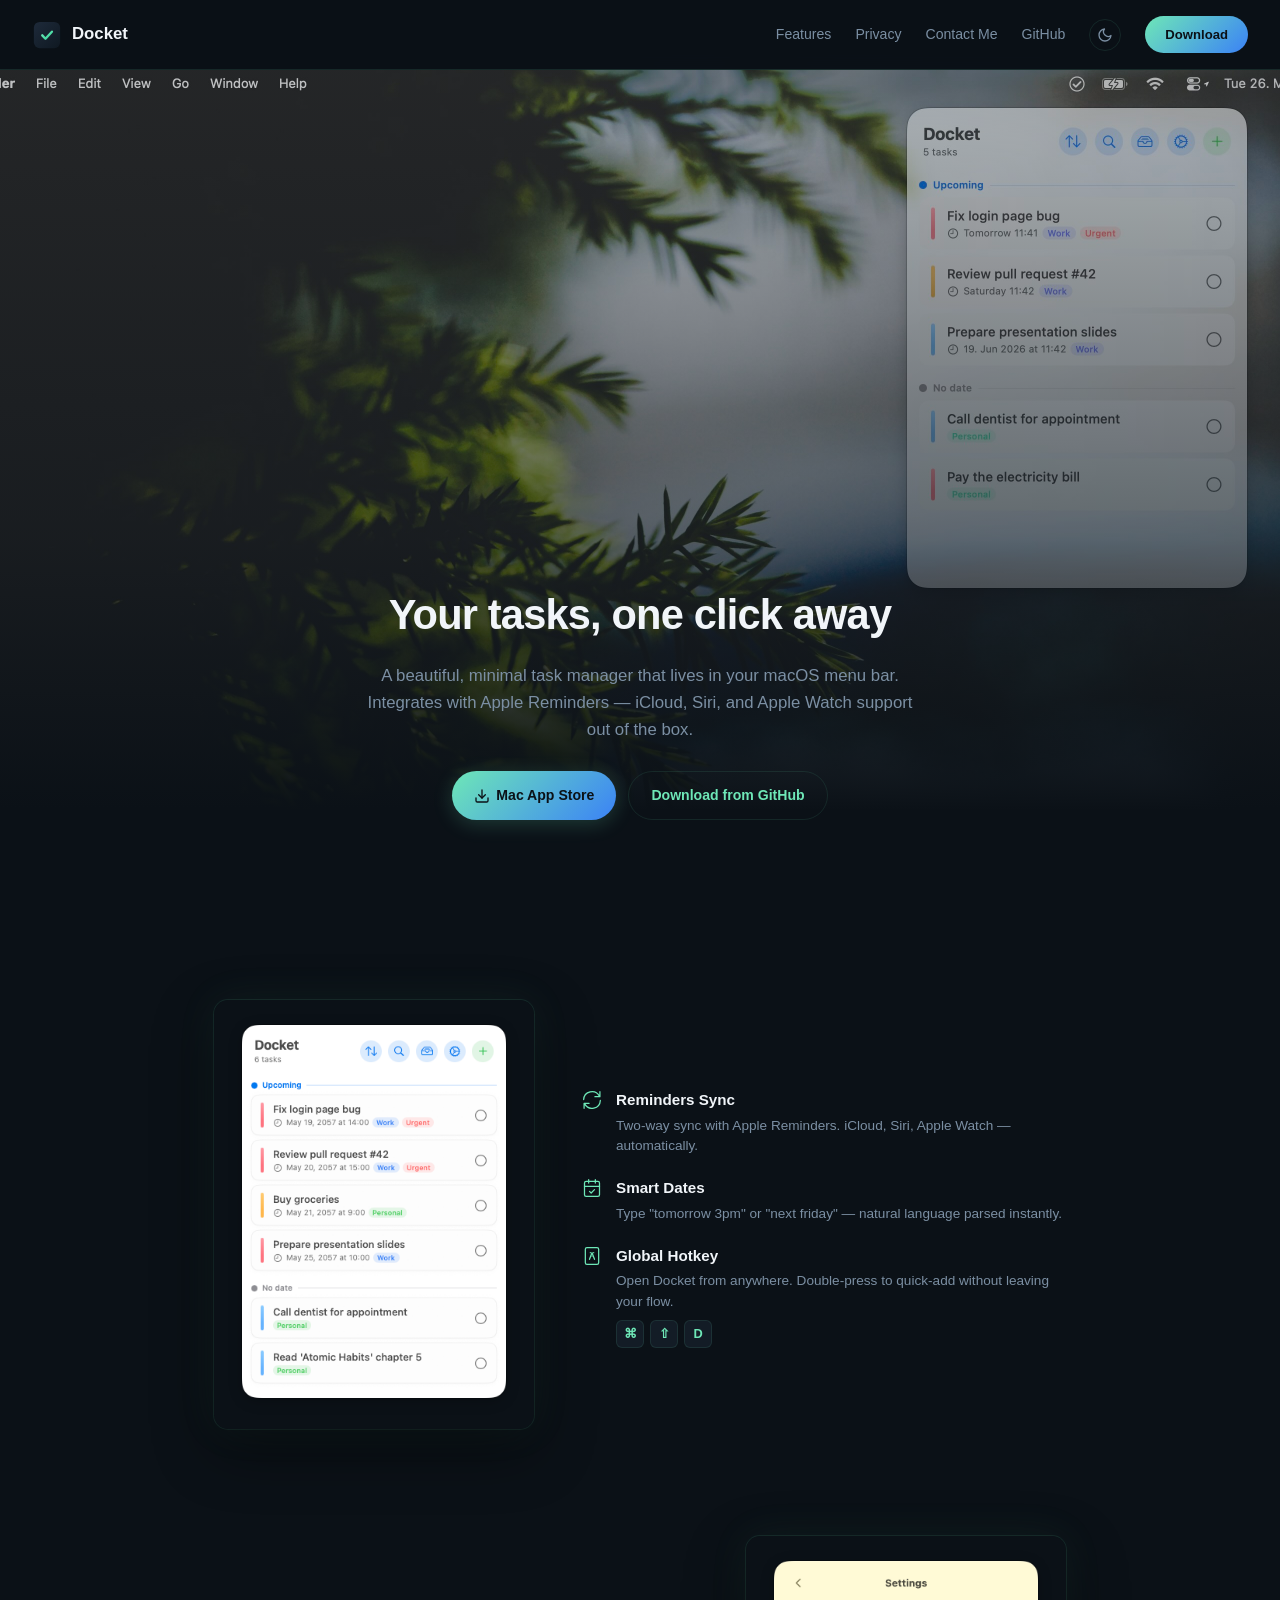
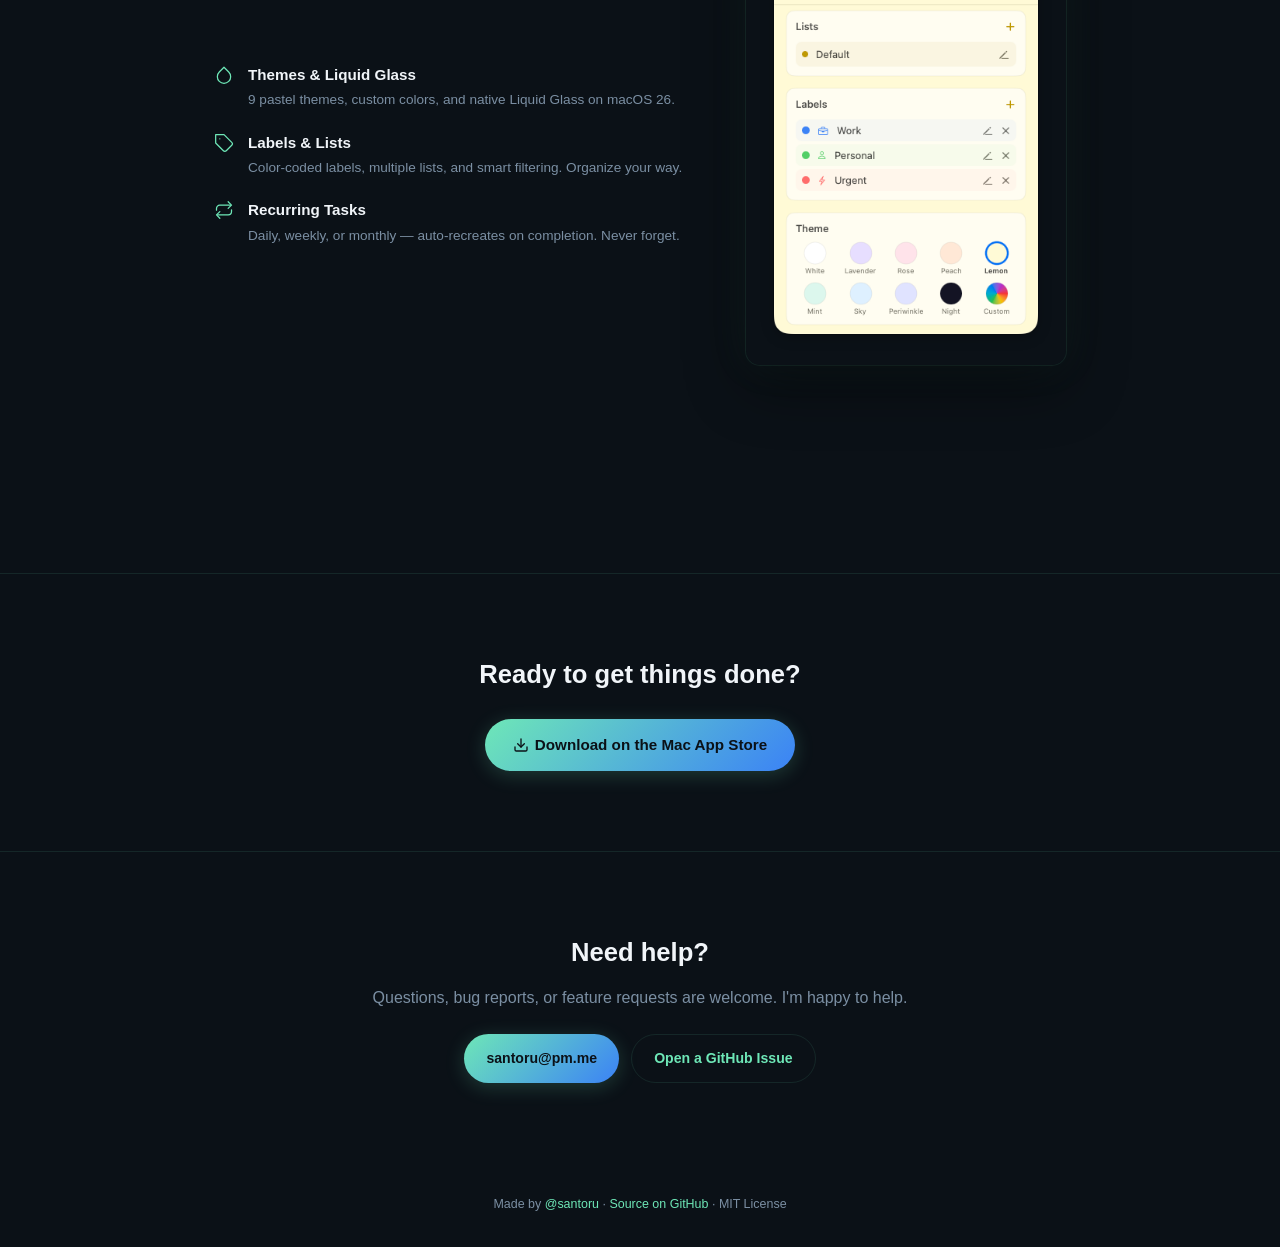
==== commit 978c6d3f: "Obfuscate contact email (reversed-base64, JS-assembled) to deter scrapers" ====
--- a/index.html
+++ b/index.html
@@ -31,7 +31,7 @@
         <div class="nav-right">
             <a href="#features" class="nav-link">Features</a>
             <a href="/privacy-policy" class="nav-link">Privacy</a>
-            <a href="mailto:santoru@pm.me" class="nav-link">Contact Me</a>
+            <a href="#support" class="nav-link js-email" data-email="==QZt5SbwBUdy9GduF2c">Contact Me</a>
             <a target="_blank" rel="noopener" href="https://github.com/santoru/docket" class="nav-link">GitHub</a>
             <button class="theme-toggle" id="themeToggle" aria-label="Toggle theme">
                 <svg class="icon-sun" xmlns="http://www.w3.org/2000/svg" width="16" height="16" viewBox="0 0 24 24" fill="none" stroke="currentColor" stroke-width="2" stroke-linecap="round" stroke-linejoin="round"><circle cx="12" cy="12" r="5"/><line x1="12" y1="1" x2="12" y2="3"/><line x1="12" y1="21" x2="12" y2="23"/><line x1="4.22" y1="4.22" x2="5.64" y2="5.64"/><line x1="18.36" y1="18.36" x2="19.78" y2="19.78"/><line x1="1" y1="12" x2="3" y2="12"/><line x1="21" y1="12" x2="23" y2="12"/><line x1="4.22" y1="19.78" x2="5.64" y2="18.36"/><line x1="18.36" y1="5.64" x2="19.78" y2="4.22"/></svg>
@@ -135,7 +135,7 @@
         <h2>Need help?</h2>
         <p>Questions, bug reports, or feature requests are welcome. I'm happy to help.</p>
         <div class="support-links">
-            <a href="mailto:santoru@pm.me" class="btn btn-primary">Email santoru@pm.me</a>
+            <a href="#support" class="btn btn-primary js-email" data-email="==QZt5SbwBUdy9GduF2c" data-show>Email Me</a>
             <a target="_blank" rel="noopener" href="https://github.com/santoru/docket/issues" class="btn btn-secondary">Open a GitHub Issue</a>
         </div>
     </section>
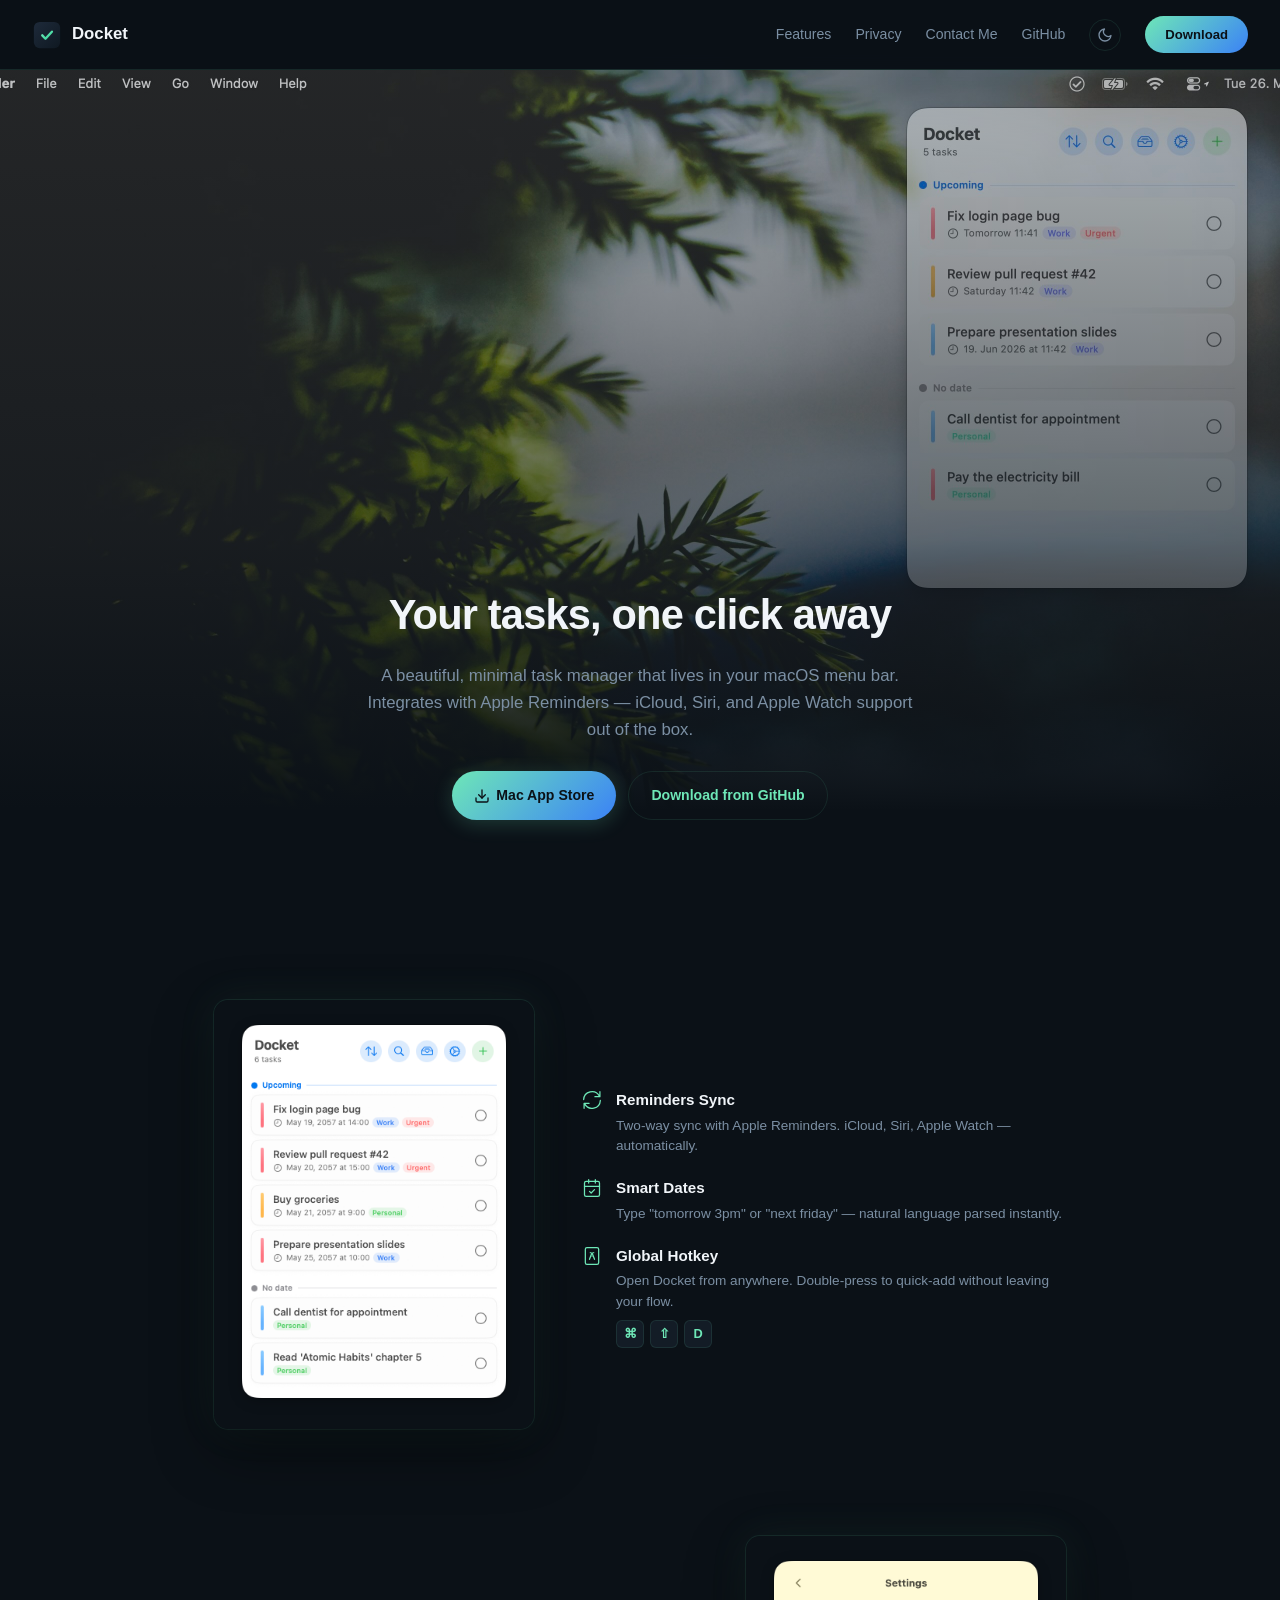
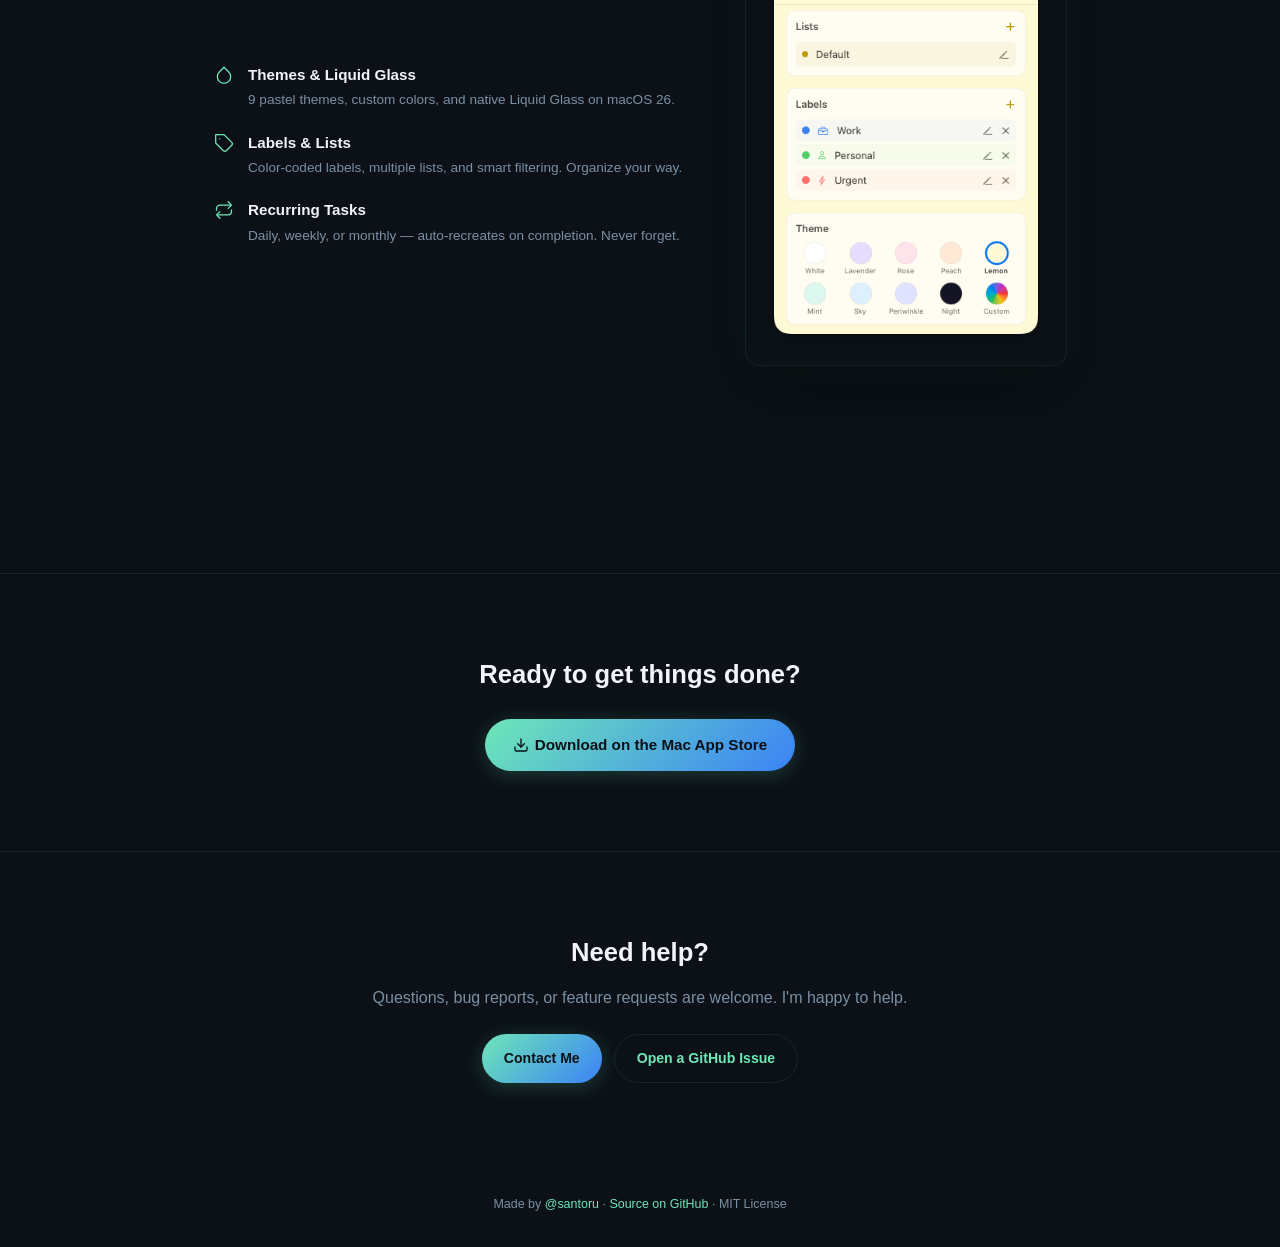
==== commit 6cf452fc: "Support button label: 'Contact Me' instead of showing the email address" ====
--- a/index.html
+++ b/index.html
@@ -132,11 +132,13 @@
 
     <!-- Support -->
     <section class="support" id="support">
-        <h2>Need help?</h2>
-        <p>Questions, bug reports, or feature requests are welcome. I'm happy to help.</p>
-        <div class="support-links">
-            <a href="#support" class="btn btn-primary js-email" data-email="==QZt5SbwBUdy9GduF2c" data-show>Email Me</a>
-            <a target="_blank" rel="noopener" href="https://github.com/santoru/docket/issues" class="btn btn-secondary">Open a GitHub Issue</a>
+        <div class="support-inner">
+            <h2>Need help?</h2>
+            <p>Questions, bug reports, or feature requests are welcome. I'm happy to help.</p>
+            <div class="support-links">
+                <a href="#support" class="btn btn-primary js-email" data-email="==QZt5SbwBUdy9GduF2c">Contact Me</a>
+                <a target="_blank" rel="noopener" href="https://github.com/santoru/docket/issues" class="btn btn-secondary">Open a GitHub Issue</a>
+            </div>
         </div>
     </section>
 
--- a/style.css
+++ b/style.css
@@ -257,6 +257,11 @@
     text-align: center;
     padding: 80px 24px;
     border-top: 1px solid var(--border);
+}
+
+.support-inner {
+    max-width: 560px;
+    margin: 0 auto;
 }
 
 .support h2 {
